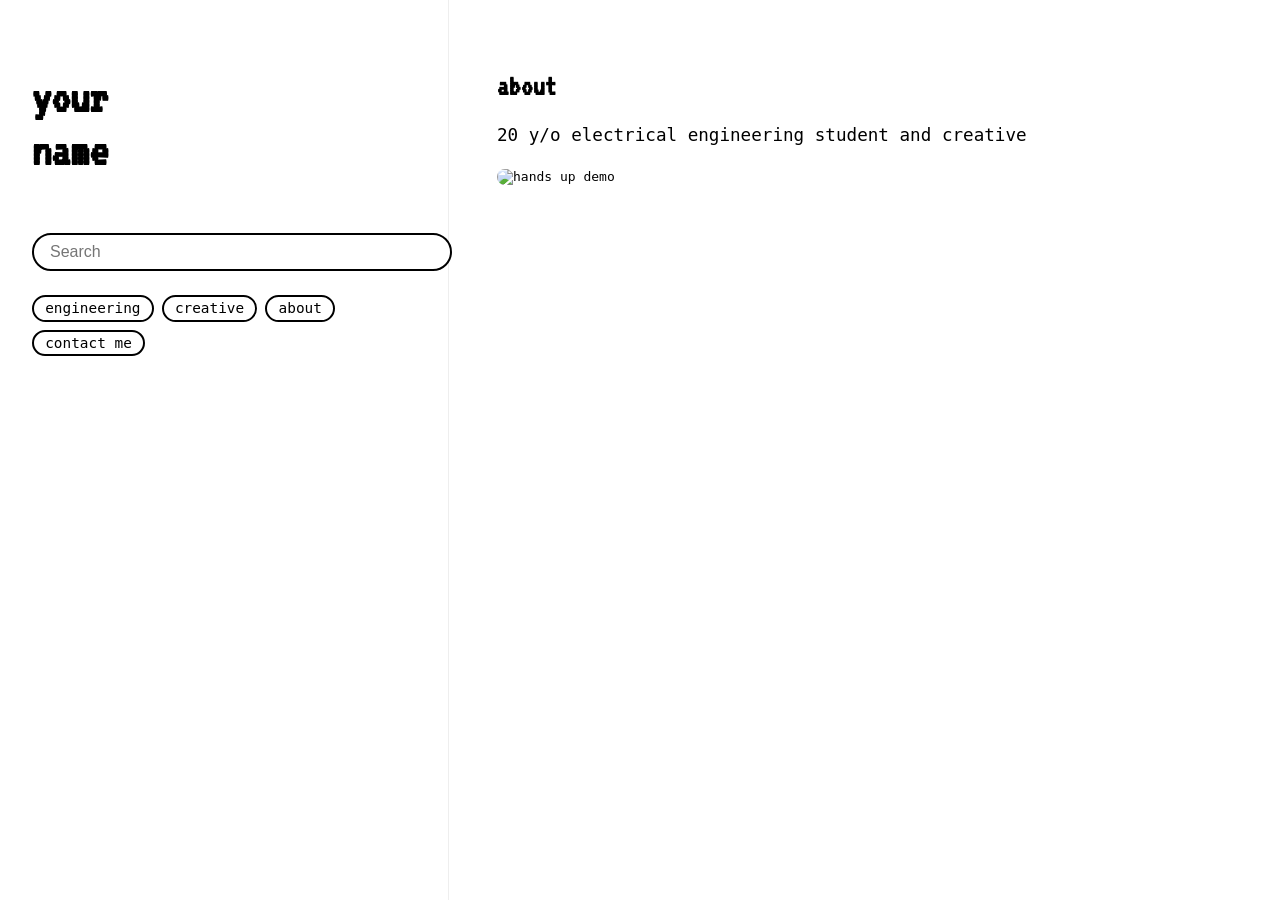
==== index.html @ 41f4f82c "yeah" ====
<!DOCTYPE html>
<html lang="en">
<head>
  <meta charset="UTF-8">
  <meta name="viewport" content="width=device-width, initial-scale=1.0">
  <title>bhavya surapaneni</title>
  <link rel="stylesheet" href="styles.css">
</head>
<body>
  <div class="container">
    <aside class="sidebar">
      <h1 class="logo">your<br>name</h1>
      <input type="text" placeholder="Search" class="search-box">

      <div class="tags">
        <span>engineering</span>
        <span>creative</span>
        <span>about</span>
        <span>contact me</span>
      </div>
    </aside>

    <main class="content">
      <h2 class="section-title">about</h2>
      <p class="bio">20 y/o electrical engineering student and creative</p>
      <img src="example.jpg" alt="hands up demo" class="photo">
    </main>
  </div>
</body>
</html>
---- styles.css ----
@import url('https://fonts.googleapis.com/css2?family=VT323&display=swap');

body {
  font-family: monospace;
  background-color: white;
  color: black;
  margin: 0;
}

.container {
  display: flex;
  flex-direction: row;
  height: 100vh;
}

/* Sidebar */
.sidebar {
  width: 30%;
  padding: 2rem;
  background: white;
  border-right: 1px solid #eee;
}

.logo {
  font-family: 'VT323', monospace;
  font-size: 3rem;
  color: black;
  line-height: 1.1;
}

.search-box {
  width: 100%;
  padding: 0.5rem 1rem;
  border: 2px solid black;
  border-radius: 25px;
  font-size: 1rem;
  margin-top: 1rem;
  outline: none;
}

/* Tags */
.tags {
  display: flex;
  flex-wrap: wrap;
  gap: 0.5rem;
  margin-top: 1.5rem;
}

.tags span {
  border: 2px solid black;
  border-radius: 20px;
  padding: 0.2rem 0.7rem;
  color: black;
  font-family: monospace;
  font-size: 0.9rem;
}

/* Main content */
.content {
  flex: 1;
  padding: 3rem;
}

.section-title {
  color: black;
  font-family: 'VT323', monospace;
  font-size: 1.8rem;
}

.bio {
  font-size: 1.1rem;
  margin-bottom: 1.5rem;
}

.photo {
  width: 100%;
  max-width: 500px;
  border-radius: 8px;
}
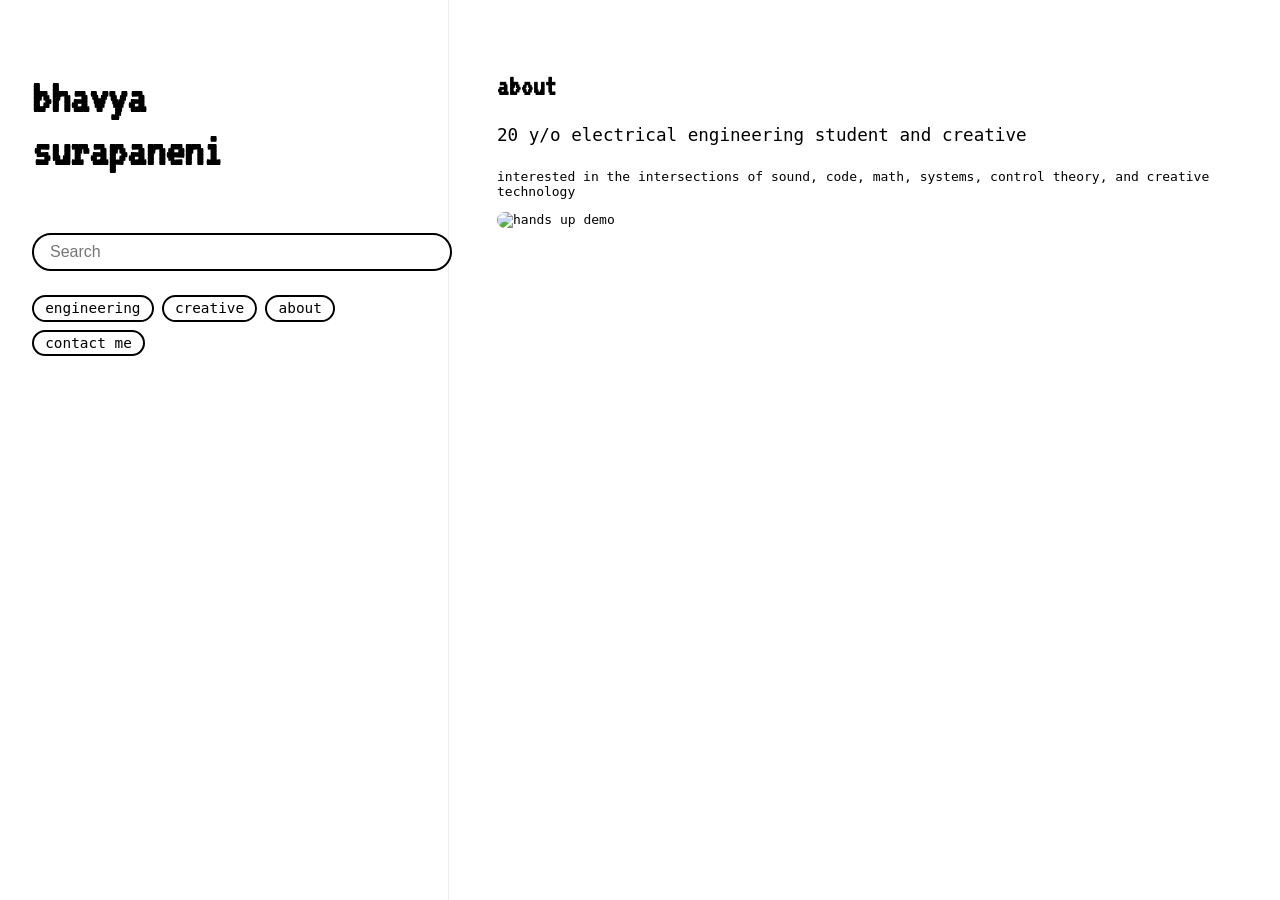
==== commit 1f9cd9bf: "yeah" ====
--- a/index.html
+++ b/index.html
@@ -9,7 +9,7 @@
 <body>
   <div class="container">
     <aside class="sidebar">
-      <h1 class="logo">your<br>name</h1>
+      <h1 class="logo">bhavya<br>surapaneni</h1>
       <input type="text" placeholder="Search" class="search-box">
 
       <div class="tags">
@@ -23,6 +23,7 @@
     <main class="content">
       <h2 class="section-title">about</h2>
       <p class="bio">20 y/o electrical engineering student and creative</p>
+      <p class="subtitle">interested in the intersections of sound, code, math, systems, control theory, and creative technology</p>
       <img src="example.jpg" alt="hands up demo" class="photo">
     </main>
   </div>
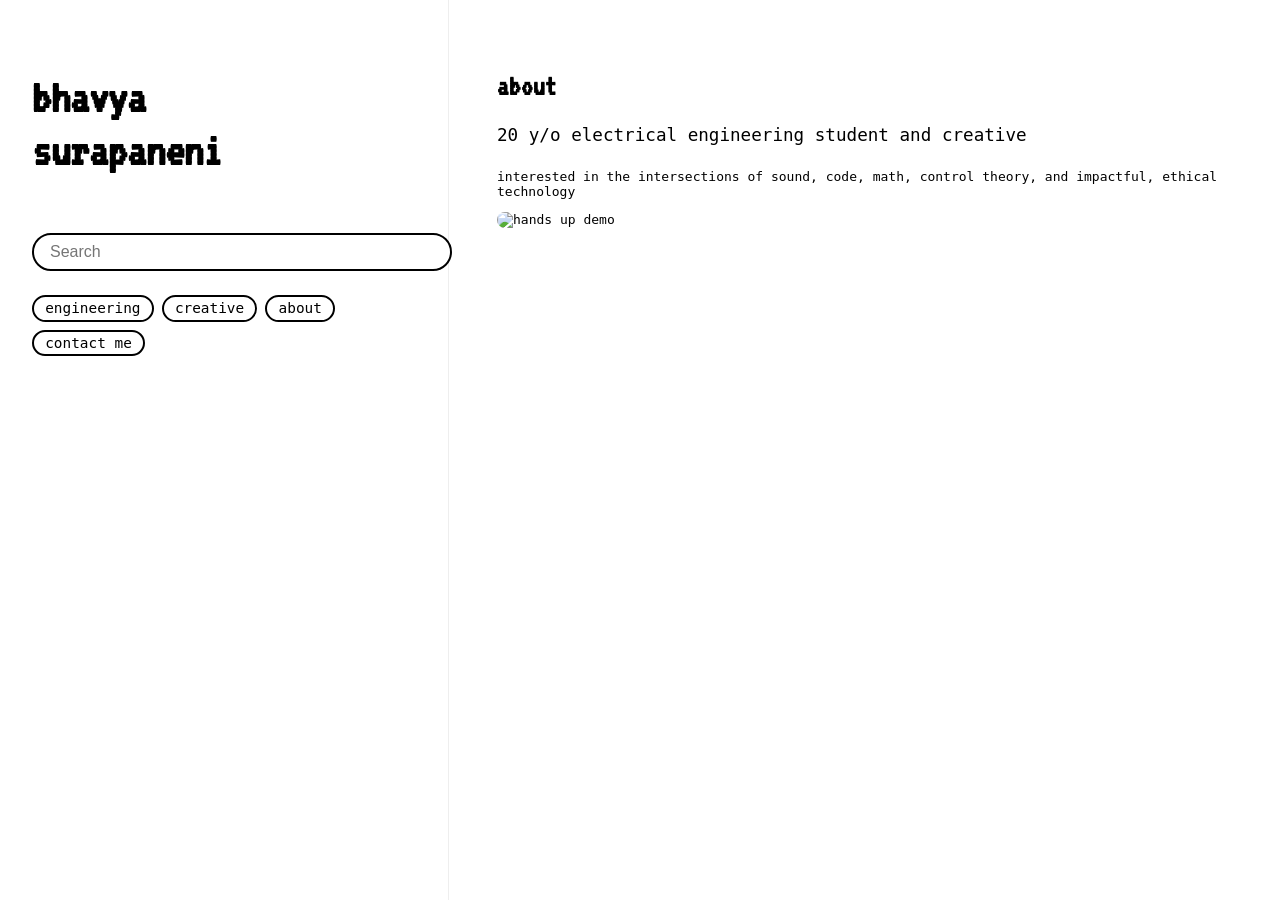
==== commit d149965e: "coolio!" ====
--- a/index.html
+++ b/index.html
@@ -23,7 +23,7 @@
     <main class="content">
       <h2 class="section-title">about</h2>
       <p class="bio">20 y/o electrical engineering student and creative</p>
-      <p class="subtitle">interested in the intersections of sound, code, math, systems, control theory, and creative technology</p>
+      <p class="subtitle">interested in the intersections of sound, code, math, control theory, and impactful, ethical technology</p>
       <img src="example.jpg" alt="hands up demo" class="photo">
     </main>
   </div>
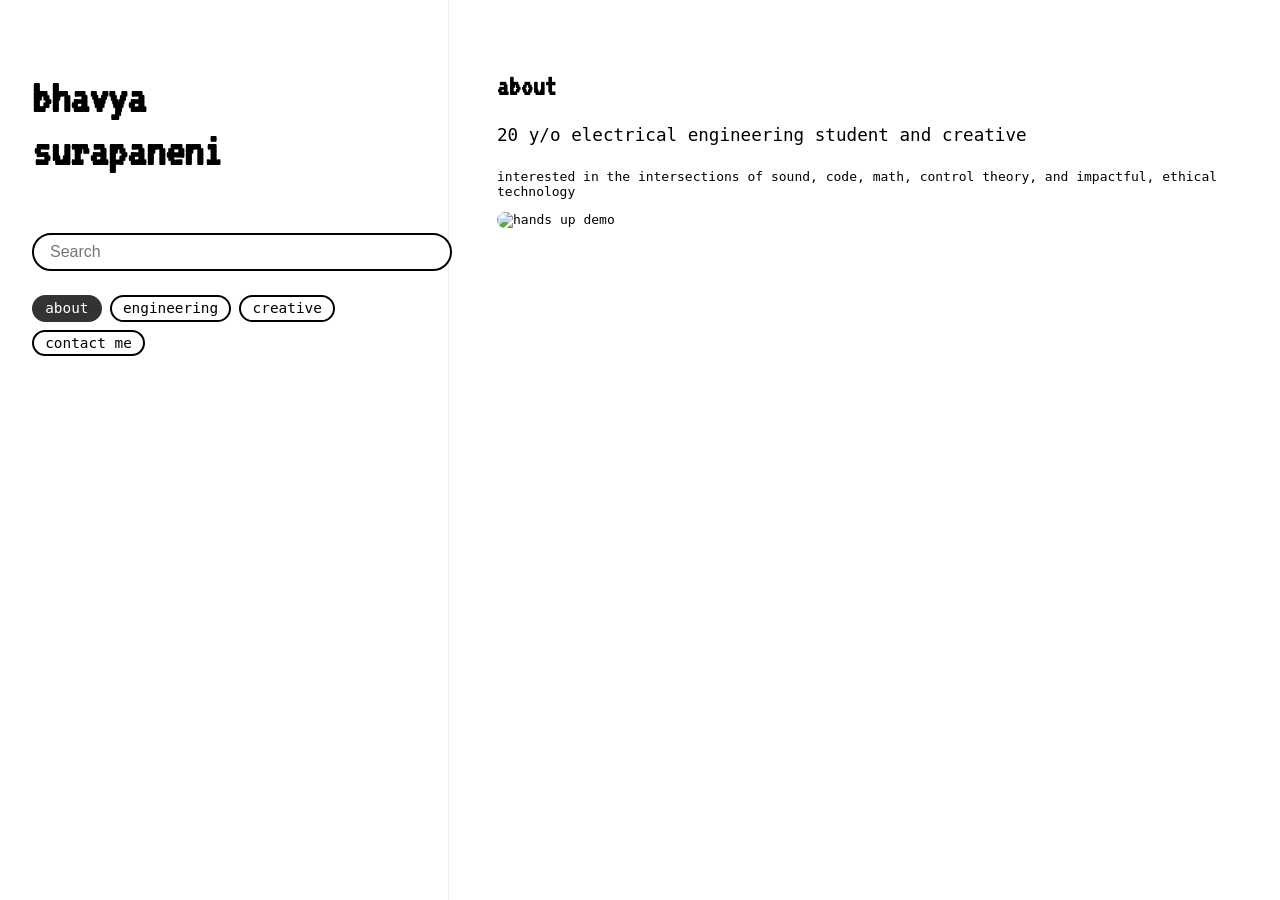
==== commit c59d8a39: "miuch" ====
--- a/index.html
+++ b/index.html
@@ -13,10 +13,10 @@
       <input type="text" placeholder="Search" class="search-box">
 
       <div class="tags">
-        <span>engineering</span>
-        <span>creative</span>
-        <span>about</span>
-        <span>contact me</span>
+        <a href="index.html" class="active">about</a>
+        <a href="engineering.html">engineering</a>
+        <a href="creative.html">creative</a>
+        <a href="contact-me.html">contact me</a>
       </div>
     </aside>
 
--- a/styles.css
+++ b/styles.css
@@ -38,6 +38,7 @@
   outline: none;
 }
 
+
 /* Tags */
 .tags {
   display: flex;
@@ -46,14 +47,36 @@
   margin-top: 1.5rem;
 }
 
-.tags span {
+.tags a {
   border: 2px solid black;
   border-radius: 20px;
   padding: 0.2rem 0.7rem;
   color: black;
   font-family: monospace;
   font-size: 0.9rem;
+  text-decoration: none;
+  transition: all 0.2s ease;
 }
+
+/* Hover effect */
+.tags a:hover {
+  background-color: black;
+  color: white;
+}
+
+/* Active page */
+.tags a.active {
+  background-color: #333; /* darker than hover */
+  color: white;
+  border-color: #333;
+}
+
+/* Optional: prevent hover from overriding active */
+.tags a.active:hover {
+  background-color: #333;
+  color: white;
+}
+
 
 /* Main content */
 .content {
@@ -77,3 +100,4 @@
   max-width: 500px;
   border-radius: 8px;
 }
+
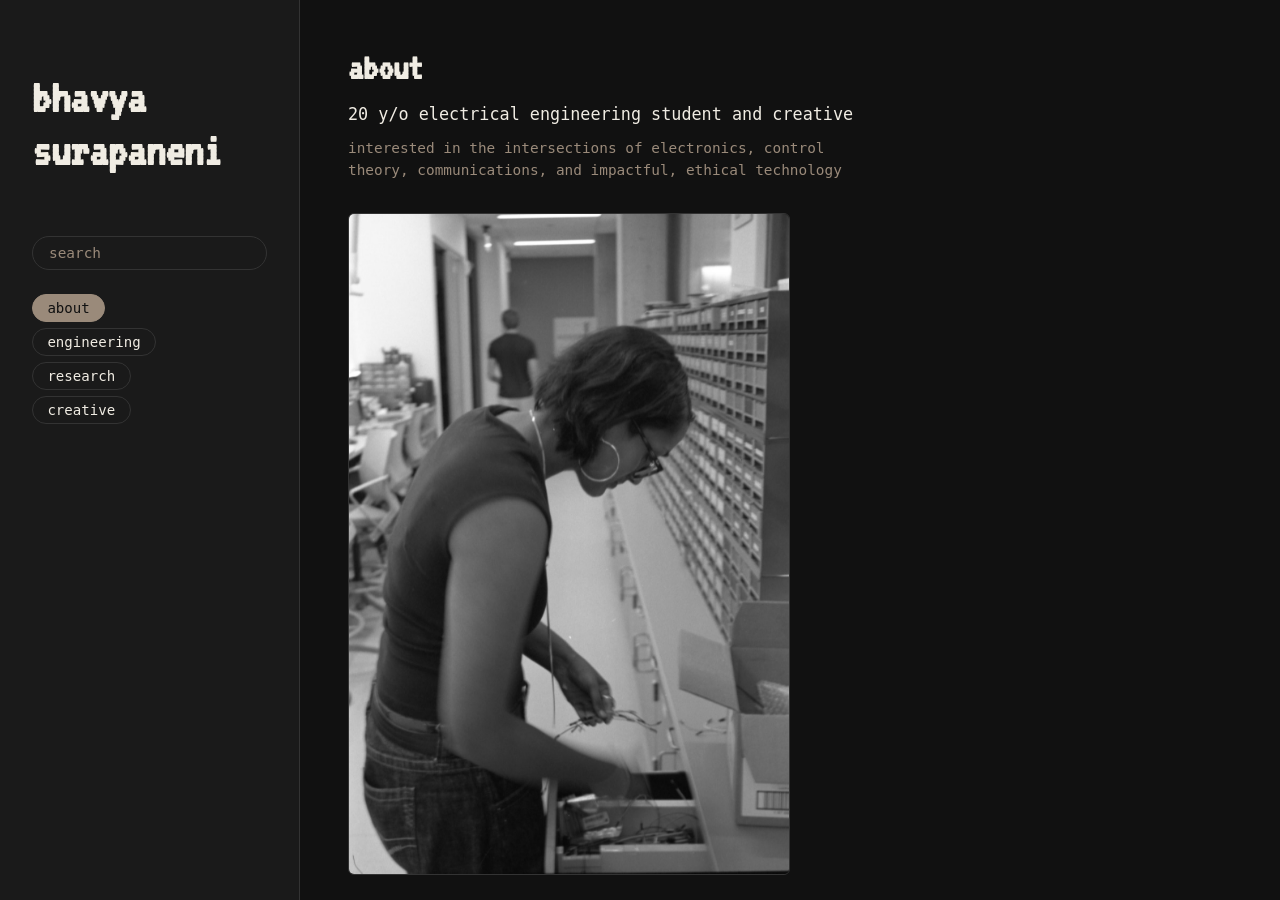
==== commit 1feb19be: "fixed accent color" ====
--- a/index.html
+++ b/index.html
@@ -10,21 +10,33 @@
   <div class="container">
     <aside class="sidebar">
       <h1 class="logo">bhavya<br>surapaneni</h1>
-      <input type="text" placeholder="Search" class="search-box">
-
+      <input type="text" placeholder="search" class="search-box">
       <div class="tags">
         <a href="index.html" class="active">about</a>
-        <a href="engineering.html">engineering</a>
+        <a href="engineering_projects.html">engineering</a>
+        <a href="research.html">research</a>
         <a href="creative.html">creative</a>
-        <a href="contact-me.html">contact me</a>
       </div>
     </aside>
 
     <main class="content">
       <h2 class="section-title">about</h2>
       <p class="bio">20 y/o electrical engineering student and creative</p>
-      <p class="subtitle">interested in the intersections of sound, code, math, control theory, and impactful, ethical technology</p>
-      <img src="example.jpg" alt="hands up demo" class="photo">
+      <p class="subtitle">interested in the intersections of electronics, control theory, communications, and impactful, ethical technology</p>
+
+      <img src="lab.png" class="photo">
+
+      <div class="social-links">
+        <a href="mailto:bhavyasurapan@gmail.com" title="email">
+          <svg viewBox="0 0 24 24" xmlns="http://www.w3.org/2000/svg"><path d="M20 4H4c-1.1 0-2 .9-2 2v12c0 1.1.9 2 2 2h16c1.1 0 2-.9 2-2V6c0-1.1-.9-2-2-2zm0 4l-8 5-8-5V6l8 5 8-5v2z"/></svg>
+        </a>
+        <a href="https://github.com/bhavyasur" target="_blank" title="github">
+          <svg viewBox="0 0 24 24" xmlns="http://www.w3.org/2000/svg"><path d="M12 0C5.374 0 0 5.373 0 12c0 5.302 3.438 9.8 8.207 11.387.599.111.793-.261.793-.577v-2.234c-3.338.726-4.033-1.416-4.033-1.416-.546-1.387-1.333-1.756-1.333-1.756-1.089-.745.083-.729.083-.729 1.205.084 1.839 1.237 1.839 1.237 1.07 1.834 2.807 1.304 3.492.997.107-.775.418-1.305.762-1.604-2.665-.305-5.467-1.334-5.467-5.931 0-1.311.469-2.381 1.236-3.221-.124-.303-.535-1.524.117-3.176 0 0 1.008-.322 3.301 1.23A11.509 11.509 0 0112 5.803c1.02.005 2.047.138 3.006.404 2.291-1.552 3.297-1.23 3.297-1.23.653 1.653.242 2.874.118 3.176.77.84 1.235 1.911 1.235 3.221 0 4.609-2.807 5.624-5.479 5.921.43.372.823 1.102.823 2.222v3.293c0 .319.192.694.801.576C20.566 21.797 24 17.3 24 12c0-6.627-5.373-12-12-12z"/></svg>
+        </a>
+        <a href="https://linkedin.com/in/bhavyasurapaneni" target="_blank" title="linkedin">
+          <svg viewBox="0 0 24 24" xmlns="http://www.w3.org/2000/svg"><path d="M20.447 20.452h-3.554v-5.569c0-1.328-.027-3.037-1.852-3.037-1.853 0-2.136 1.445-2.136 2.939v5.667H9.351V9h3.414v1.561h.046c.477-.9 1.637-1.85 3.37-1.85 3.601 0 4.267 2.37 4.267 5.455v6.286zM5.337 7.433a2.062 2.062 0 01-2.063-2.065 2.064 2.064 0 112.063 2.065zm1.782 13.019H3.555V9h3.564v11.452zM22.225 0H1.771C.792 0 0 .774 0 1.729v20.542C0 23.227.792 24 1.771 24h20.451C23.2 24 24 23.227 24 22.271V1.729C24 .774 23.2 0 22.222 0h.003z"/></svg>
+        </a>
+      </div>
     </main>
   </div>
 </body>
--- a/styles.css
+++ b/styles.css
@@ -1,10 +1,22 @@
 @import url('https://fonts.googleapis.com/css2?family=VT323&display=swap');
 
+:root {
+  --bg: #111;
+  --bg-sidebar: #1a1a1a;
+  --text: #f0ece3;
+  --text-muted: #9a8a7a;
+  --border: #333;
+  --accent: #9a8a7a;
+  --card-bg: #161616;
+}
+
 body {
   font-family: monospace;
-  background-color: white;
-  color: black;
+  background-color: var(--bg);
+  color: var(--text);
   margin: 0;
+  height: 100vh;
+  overflow: hidden;
 }
 
 .container {
@@ -15,89 +27,261 @@
 
 /* Sidebar */
 .sidebar {
-  width: 30%;
+  width: 300px;
+  min-width: 280px;
   padding: 2rem;
-  background: white;
-  border-right: 1px solid #eee;
+  background: var(--bg-sidebar);
+  border-right: 1px solid var(--border);
+  height: 100vh;
+  box-sizing: border-box;
+  overflow-y: auto;
+  flex-shrink: 0;
 }
 
 .logo {
   font-family: 'VT323', monospace;
   font-size: 3rem;
-  color: black;
+  color: var(--text);
   line-height: 1.1;
 }
 
 .search-box {
   width: 100%;
   padding: 0.5rem 1rem;
-  border: 2px solid black;
+  border: 1.5px solid var(--border);
   border-radius: 25px;
-  font-size: 1rem;
-  margin-top: 1rem;
+  font-size: 0.9rem;
+  margin-top: 1.2rem;
   outline: none;
-}
-
-
-/* Tags */
+  background: transparent;
+  color: var(--text);
+  box-sizing: border-box;
+  font-family: monospace;
+}
+
+.search-box::placeholder {
+  color: var(--text-muted);
+}
+
+.search-box:focus {
+  border-color: var(--accent);
+}
+
+/* Tags / Nav */
 .tags {
   display: flex;
-  flex-wrap: wrap;
-  gap: 0.5rem;
+  flex-direction: column;
+  gap: 0.4rem;
   margin-top: 1.5rem;
 }
 
 .tags a {
-  border: 2px solid black;
+  border: 1.5px solid var(--border);
   border-radius: 20px;
-  padding: 0.2rem 0.7rem;
-  color: black;
-  font-family: monospace;
-  font-size: 0.9rem;
+  padding: 0.3rem 0.9rem;
+  color: var(--text);
+  font-family: monospace;
+  font-size: 0.88rem;
   text-decoration: none;
-  transition: all 0.2s ease;
-}
-
-/* Hover effect */
+  transition: all 0.18s ease;
+  display: inline-block;
+  width: fit-content;
+}
+
 .tags a:hover {
-  background-color: black;
-  color: white;
-}
-
-/* Active page */
+  border-color: var(--accent);
+  color: var(--accent);
+}
+
 .tags a.active {
-  background-color: #333; /* darker than hover */
-  color: white;
-  border-color: #333;
-}
-
-/* Optional: prevent hover from overriding active */
+  background-color: var(--accent);
+  border-color: var(--accent);
+  color: #111;
+}
+
 .tags a.active:hover {
-  background-color: #333;
-  color: white;
-}
-
+  background-color: var(--accent);
+  border-color: var(--accent);
+  color: #111;
+}
 
 /* Main content */
 .content {
   flex: 1;
   padding: 3rem;
+  overflow-y: auto;
+  height: 100vh;
+  box-sizing: border-box;
 }
 
 .section-title {
-  color: black;
-  font-family: 'VT323', monospace;
-  font-size: 1.8rem;
+  color: var(--text);
+  font-family: 'VT323', monospace;
+  font-size: 2.4rem;
+  margin: 0 0 0.4rem;
 }
 
 .bio {
+  font-size: 1.05rem;
+  margin-bottom: 0.6rem;
+}
+
+.subtitle {
+  font-size: 0.9rem;
+  color: var(--text-muted);
+  margin-bottom: 2rem;
+  max-width: 520px;
+  line-height: 1.5;
+}
+
+.photo {
+  width: 100%;
+  max-width: 440px;
+  border-radius: 6px;
+  border: 1.5px solid var(--border);
+  display: block;
+}
+
+/* Project grid */
+.projects-grid {
+  display: grid;
+  grid-template-columns: repeat(auto-fill, minmax(260px, 1fr));
+  gap: 1.25rem;
+  margin-top: 1.5rem;
+}
+
+.project-card {
+  background: var(--card-bg);
+  border: 1.5px solid var(--border);
+  border-radius: 8px;
+  overflow: hidden;
+  transition: border-color 0.2s ease, transform 0.2s ease;
+  display: flex;
+  flex-direction: column;
+}
+
+.project-card:hover {
+  border-color: var(--accent);
+  transform: translateY(-3px);
+}
+
+.project-card img {
+  width: 100%;
+  height: 175px;
+  object-fit: cover;
+  display: block;
+}
+
+.project-card-placeholder {
+  width: 100%;
+  height: 175px;
+  background: var(--bg-sidebar);
+  display: flex;
+  align-items: center;
+  justify-content: center;
+  font-family: 'VT323', monospace;
   font-size: 1.1rem;
-  margin-bottom: 1.5rem;
-}
-
-.photo {
-  width: 100%;
-  max-width: 500px;
-  border-radius: 8px;
-}
-
+  color: var(--text-muted);
+  letter-spacing: 0.12em;
+}
+
+.project-card-body {
+  padding: 1.1rem 1.2rem 1.3rem;
+  flex: 1;
+  display: flex;
+  flex-direction: column;
+}
+
+.project-card-title {
+  font-family: 'VT323', monospace;
+  font-size: 1.45rem;
+  color: var(--text);
+  margin: 0 0 0.45rem;
+}
+
+.project-card-desc {
+  font-size: 0.84rem;
+  color: var(--text);
+  line-height: 1.55;
+  flex: 1;
+  margin: 0 0 0.9rem;
+}
+
+.project-card-tags {
+  display: flex;
+  flex-wrap: wrap;
+  gap: 0.3rem;
+  margin-bottom: 0.9rem;
+}
+
+.project-card-tags span {
+  font-size: 0.72rem;
+  padding: 0.12rem 0.5rem;
+  border: 1px solid var(--accent);
+  border-radius: 12px;
+  color: var(--accent);
+  font-family: monospace;
+}
+
+.project-card-links {
+  display: flex;
+  gap: 1rem;
+  margin-top: auto;
+}
+
+.project-card-links a {
+  font-size: 0.8rem;
+  color: var(--accent);
+  text-decoration: none;
+  border-bottom: 1px solid transparent;
+  transition: border-color 0.18s;
+  font-family: monospace;
+}
+
+.project-card-links a:hover {
+  border-color: var(--accent);
+}
+
+/* Social icons */
+.social-links {
+  display: flex;
+  gap: 1.1rem;
+  margin-top: 2rem;
+  align-items: center;
+}
+
+.social-links a {
+  color: var(--text-muted);
+  transition: color 0.18s;
+  display: flex;
+  align-items: center;
+}
+
+.social-links a:hover {
+  color: var(--accent);
+}
+
+.social-links svg {
+  width: 20px;
+  height: 20px;
+  fill: currentColor;
+}
+
+/* Contact */
+.contact-links {
+  margin-top: 0.5rem;
+}
+
+.contact-links p {
+  margin-bottom: 0.8rem;
+  font-size: 0.95rem;
+}
+
+.contact-links a {
+  color: var(--accent);
+  text-decoration: none;
+}
+
+.contact-links a:hover {
+  text-decoration: underline;
+}
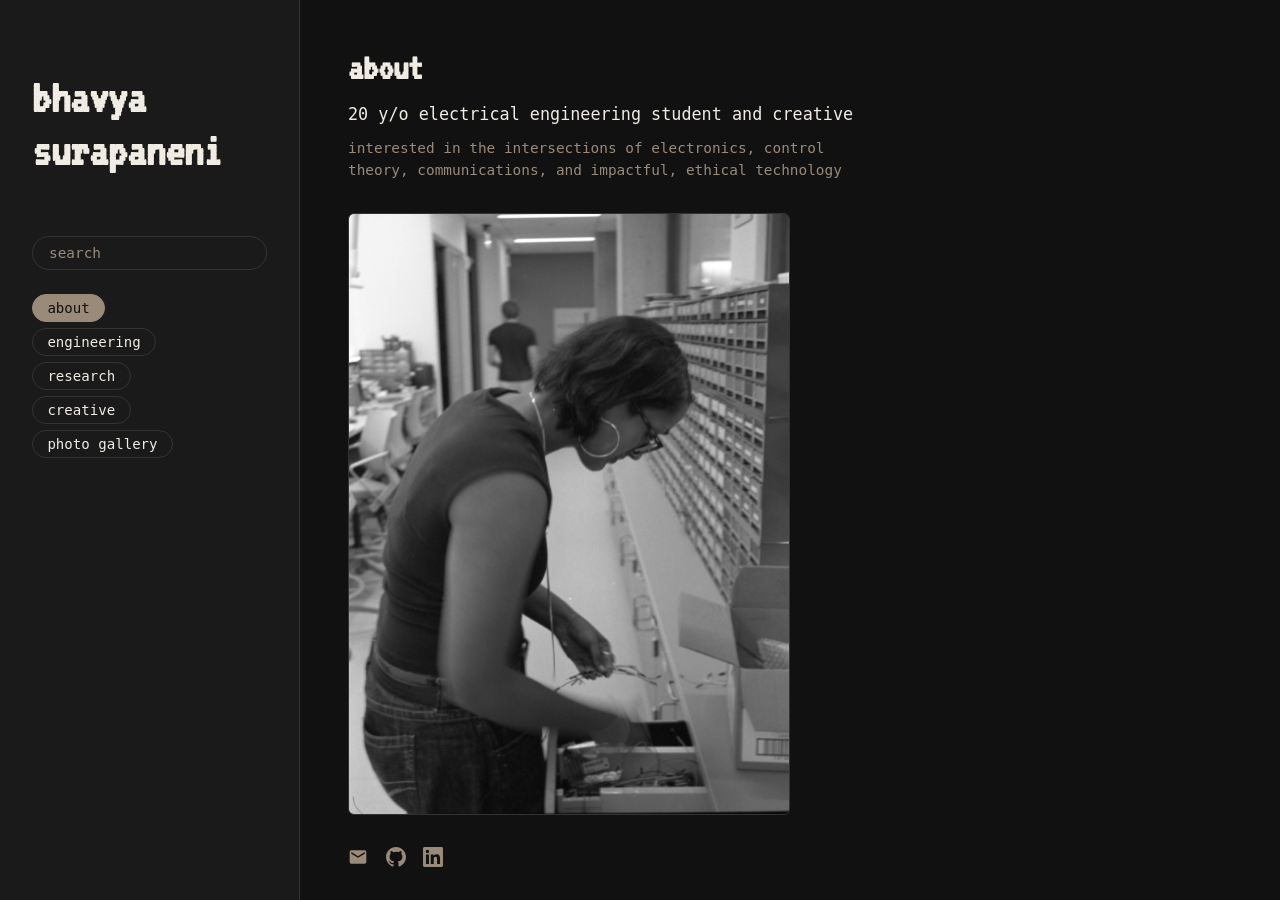
==== commit 348455dd: "new photos" ====
--- a/index.html
+++ b/index.html
@@ -16,6 +16,7 @@
         <a href="engineering_projects.html">engineering</a>
         <a href="research.html">research</a>
         <a href="creative.html">creative</a>
+        <a href="photo_gallery.html">photo gallery</a>
       </div>
     </aside>
 
@@ -24,7 +25,7 @@
       <p class="bio">20 y/o electrical engineering student and creative</p>
       <p class="subtitle">interested in the intersections of electronics, control theory, communications, and impactful, ethical technology</p>
 
-      <img src="lab.png" class="photo">
+      <img src="images/lab.png" class="photo" width="400" height="600">
 
       <div class="social-links">
         <a href="mailto:bhavyasurapan@gmail.com" title="email">
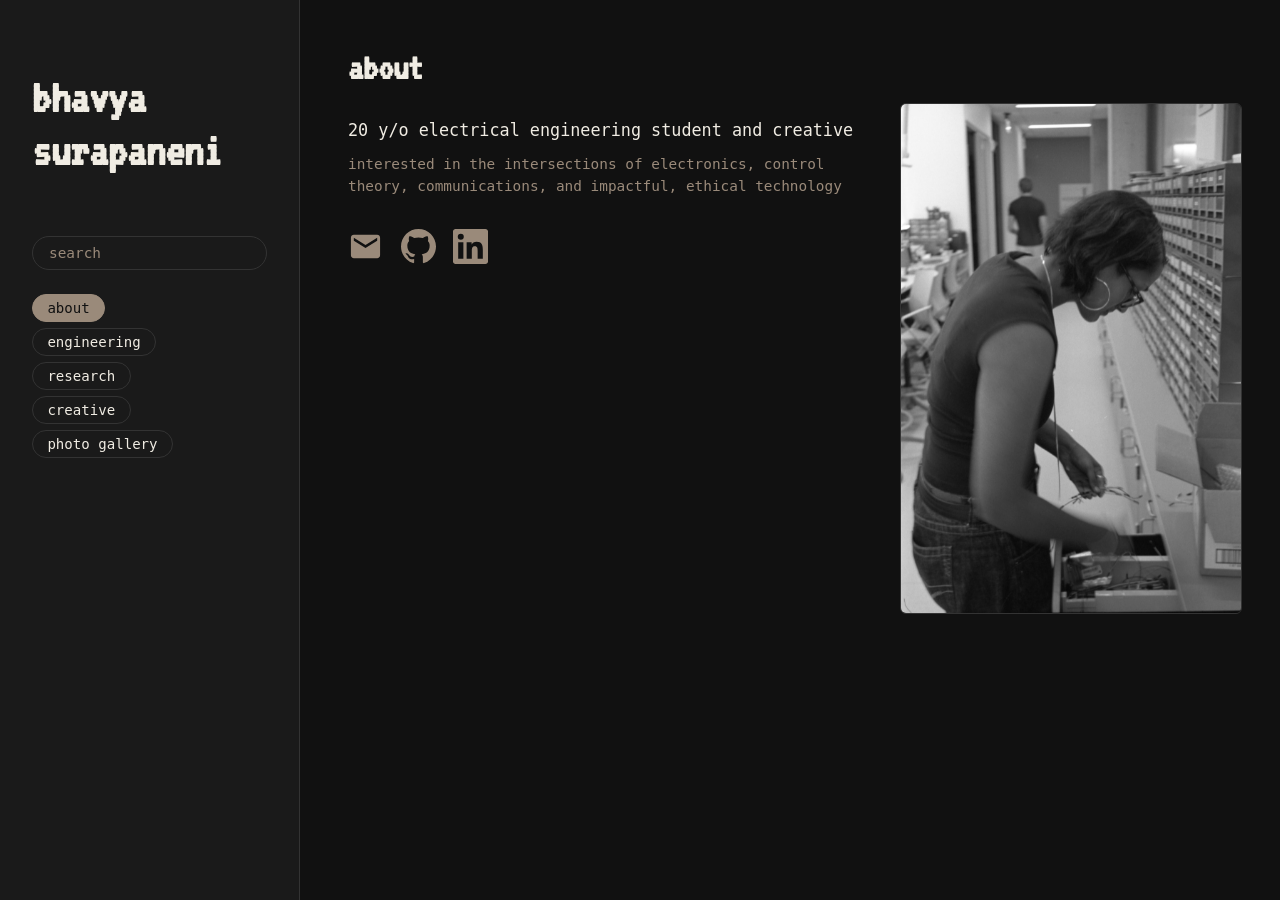
==== commit d5c6130a: "fixed page issues" ====
--- a/index.html
+++ b/index.html
@@ -5,6 +5,26 @@
   <meta name="viewport" content="width=device-width, initial-scale=1.0">
   <title>bhavya surapaneni</title>
   <link rel="stylesheet" href="styles.css">
+  <style>
+    .about-layout {
+      display: flex;
+      gap: 2rem;
+      align-items: flex-start;
+      margin-top: 1rem;
+      max-width: 700px;
+    }
+
+    .about-text {
+      flex: 0 0 auto;
+    }
+
+    .about-layout .photo {
+      width: 340px;
+      min-width: 340px;
+      border-radius: 6px;
+      border: 1.5px solid var(--border);
+    }
+  </style>
 </head>
 <body>
   <div class="container">
@@ -22,23 +42,28 @@
 
     <main class="content">
       <h2 class="section-title">about</h2>
-      <p class="bio">20 y/o electrical engineering student and creative</p>
-      <p class="subtitle">interested in the intersections of electronics, control theory, communications, and impactful, ethical technology</p>
 
-      <img src="images/lab.png" class="photo" width="400" height="600">
+      <div class="about-layout">
+        <div class="about-text">
+          <p class="bio">20 y/o electrical engineering student and creative</p>
+          <p class="subtitle">interested in the intersections of electronics, control theory, communications, and impactful, ethical technology</p>
 
-      <div class="social-links">
-        <a href="mailto:bhavyasurapan@gmail.com" title="email">
-          <svg viewBox="0 0 24 24" xmlns="http://www.w3.org/2000/svg"><path d="M20 4H4c-1.1 0-2 .9-2 2v12c0 1.1.9 2 2 2h16c1.1 0 2-.9 2-2V6c0-1.1-.9-2-2-2zm0 4l-8 5-8-5V6l8 5 8-5v2z"/></svg>
-        </a>
-        <a href="https://github.com/bhavyasur" target="_blank" title="github">
-          <svg viewBox="0 0 24 24" xmlns="http://www.w3.org/2000/svg"><path d="M12 0C5.374 0 0 5.373 0 12c0 5.302 3.438 9.8 8.207 11.387.599.111.793-.261.793-.577v-2.234c-3.338.726-4.033-1.416-4.033-1.416-.546-1.387-1.333-1.756-1.333-1.756-1.089-.745.083-.729.083-.729 1.205.084 1.839 1.237 1.839 1.237 1.07 1.834 2.807 1.304 3.492.997.107-.775.418-1.305.762-1.604-2.665-.305-5.467-1.334-5.467-5.931 0-1.311.469-2.381 1.236-3.221-.124-.303-.535-1.524.117-3.176 0 0 1.008-.322 3.301 1.23A11.509 11.509 0 0112 5.803c1.02.005 2.047.138 3.006.404 2.291-1.552 3.297-1.23 3.297-1.23.653 1.653.242 2.874.118 3.176.77.84 1.235 1.911 1.235 3.221 0 4.609-2.807 5.624-5.479 5.921.43.372.823 1.102.823 2.222v3.293c0 .319.192.694.801.576C20.566 21.797 24 17.3 24 12c0-6.627-5.373-12-12-12z"/></svg>
-        </a>
-        <a href="https://linkedin.com/in/bhavyasurapaneni" target="_blank" title="linkedin">
-          <svg viewBox="0 0 24 24" xmlns="http://www.w3.org/2000/svg"><path d="M20.447 20.452h-3.554v-5.569c0-1.328-.027-3.037-1.852-3.037-1.853 0-2.136 1.445-2.136 2.939v5.667H9.351V9h3.414v1.561h.046c.477-.9 1.637-1.85 3.37-1.85 3.601 0 4.267 2.37 4.267 5.455v6.286zM5.337 7.433a2.062 2.062 0 01-2.063-2.065 2.064 2.064 0 112.063 2.065zm1.782 13.019H3.555V9h3.564v11.452zM22.225 0H1.771C.792 0 0 .774 0 1.729v20.542C0 23.227.792 24 1.771 24h20.451C23.2 24 24 23.227 24 22.271V1.729C24 .774 23.2 0 22.222 0h.003z"/></svg>
-        </a>
+          <div class="social-links">
+            <a href="mailto:bhavyasurapan@gmail.com" title="email">
+              <svg viewBox="0 0 24 24" xmlns="http://www.w3.org/2000/svg"><path d="M20 4H4c-1.1 0-2 .9-2 2v12c0 1.1.9 2 2 2h16c1.1 0 2-.9 2-2V6c0-1.1-.9-2-2-2zm0 4l-8 5-8-5V6l8 5 8-5v2z"/></svg>
+            </a>
+            <a href="https://github.com/bhavyasur" target="_blank" title="github">
+              <svg viewBox="0 0 24 24" xmlns="http://www.w3.org/2000/svg"><path d="M12 0C5.374 0 0 5.373 0 12c0 5.302 3.438 9.8 8.207 11.387.599.111.793-.261.793-.577v-2.234c-3.338.726-4.033-1.416-4.033-1.416-.546-1.387-1.333-1.756-1.333-1.756-1.089-.745.083-.729.083-.729 1.205.084 1.839 1.237 1.839 1.237 1.07 1.834 2.807 1.304 3.492.997.107-.775.418-1.305.762-1.604-2.665-.305-5.467-1.334-5.467-5.931 0-1.311.469-2.381 1.236-3.221-.124-.303-.535-1.524.117-3.176 0 0 1.008-.322 3.301 1.23A11.509 11.509 0 0112 5.803c1.02.005 2.047.138 3.006.404 2.291-1.552 3.297-1.23 3.297-1.23.653 1.653.242 2.874.118 3.176.77.84 1.235 1.911 1.235 3.221 0 4.609-2.807 5.624-5.479 5.921.43.372.823 1.102.823 2.222v3.293c0 .319.192.694.801.576C20.566 21.797 24 17.3 24 12c0-6.627-5.373-12-12-12z"/></svg>
+            </a>
+            <a href="https://linkedin.com/in/bhavyasurapaneni" target="_blank" title="linkedin">
+              <svg viewBox="0 0 24 24" xmlns="http://www.w3.org/2000/svg"><path d="M20.447 20.452h-3.554v-5.569c0-1.328-.027-3.037-1.852-3.037-1.853 0-2.136 1.445-2.136 2.939v5.667H9.351V9h3.414v1.561h.046c.477-.9 1.637-1.85 3.37-1.85 3.601 0 4.267 2.37 4.267 5.455v6.286zM5.337 7.433a2.062 2.062 0 01-2.063-2.065 2.064 2.064 0 112.063 2.065zm1.782 13.019H3.555V9h3.564v11.452zM22.225 0H1.771C.792 0 0 .774 0 1.729v20.542C0 23.227.792 24 1.771 24h20.451C23.2 24 24 23.227 24 22.271V1.729C24 .774 23.2 0 22.222 0h.003z"/></svg>
+            </a>
+          </div>
+        </div>
+
+        <img src="images/lab.png" class="photo">
       </div>
     </main>
   </div>
 </body>
-</html>
+</html>
--- a/styles.css
+++ b/styles.css
@@ -262,8 +262,8 @@
 }
 
 .social-links svg {
-  width: 20px;
-  height: 20px;
+  width: 35px;
+  height: 35px;
   fill: currentColor;
 }
 
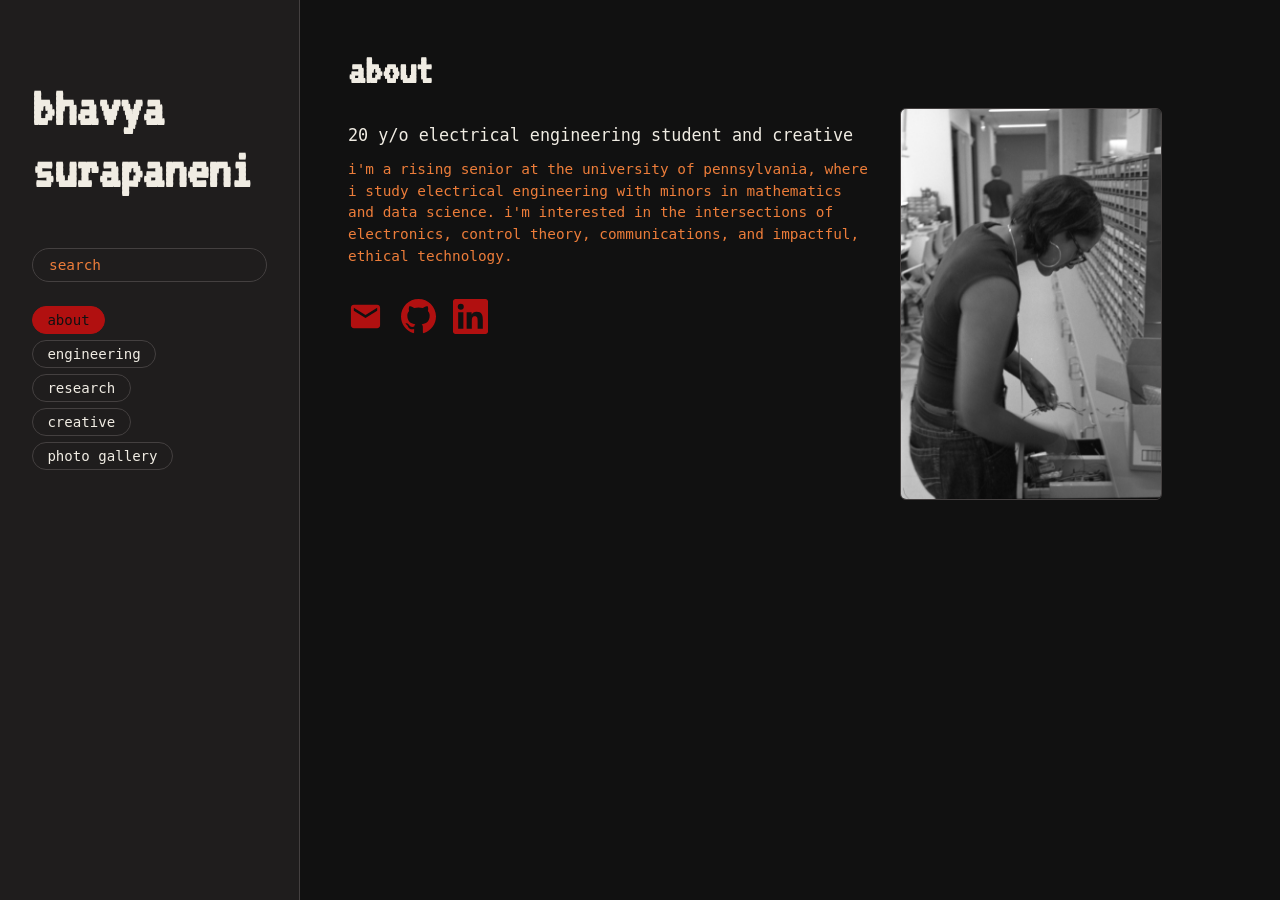
==== commit 641221dd: "many many changes, started adding projects" ====
--- a/index.html
+++ b/index.html
@@ -19,8 +19,8 @@
     }
 
     .about-layout .photo {
-      width: 340px;
-      min-width: 340px;
+      width: 260;
+      min-width: 260px;
       border-radius: 6px;
       border: 1.5px solid var(--border);
     }
@@ -46,10 +46,11 @@
       <div class="about-layout">
         <div class="about-text">
           <p class="bio">20 y/o electrical engineering student and creative</p>
-          <p class="subtitle">interested in the intersections of electronics, control theory, communications, and impactful, ethical technology</p>
+          <p class="subtitle">i'm a rising senior at the university of pennsylvania, where i study electrical engineering with minors in mathematics and data science. i'm 
+            interested in the intersections of electronics, control theory, communications, and impactful, ethical technology.</p>
 
           <div class="social-links">
-            <a href="mailto:bhavyasurapan@gmail.com" title="email">
+            <a href="mailto:bhavyasp@seas.upenn.edu" title="email">
               <svg viewBox="0 0 24 24" xmlns="http://www.w3.org/2000/svg"><path d="M20 4H4c-1.1 0-2 .9-2 2v12c0 1.1.9 2 2 2h16c1.1 0 2-.9 2-2V6c0-1.1-.9-2-2-2zm0 4l-8 5-8-5V6l8 5 8-5v2z"/></svg>
             </a>
             <a href="https://github.com/bhavyasur" target="_blank" title="github">
@@ -65,5 +66,6 @@
       </div>
     </main>
   </div>
+  <script src="search.js"></script>
 </body>
 </html>
--- a/styles.css
+++ b/styles.css
@@ -2,11 +2,11 @@
 
 :root {
   --bg: #111;
-  --bg-sidebar: #1a1a1a;
+  --bg-sidebar: #1f1d1d;
   --text: #f0ece3;
-  --text-muted: #9a8a7a;
-  --border: #333;
-  --accent: #9a8a7a;
+  --text-muted: #ED7D3A;
+  --border: #444040;
+  --accent: #b11010;
   --card-bg: #161616;
 }
 
@@ -40,7 +40,7 @@
 
 .logo {
   font-family: 'VT323', monospace;
-  font-size: 3rem;
+  font-size: 3.5rem;
   color: var(--text);
   line-height: 1.1;
 }
@@ -56,6 +56,69 @@
   background: transparent;
   color: var(--text);
   box-sizing: border-box;
+  font-family: monospace;
+}
+
+/* Search wrapper & results dropdown */
+.search-wrapper {
+  position: relative;
+  margin-top: 1.2rem;
+}
+
+.search-wrapper .search-box {
+  margin-top: 0;
+}
+
+.search-results {
+  display: none;
+  position: absolute;
+  top: calc(100% + 0.4rem);
+  left: 0;
+  right: 0;
+  background: var(--bg-sidebar);
+  border: 1.5px solid var(--border);
+  border-radius: 8px;
+  max-height: 260px;
+  overflow-y: auto;
+  z-index: 100;
+}
+
+.search-results.open {
+  display: block;
+}
+
+.search-result-item {
+  padding: 0.55rem 0.9rem;
+  cursor: pointer;
+  border-bottom: 1px solid var(--border);
+  transition: background 0.15s;
+}
+
+.search-result-item:last-child {
+  border-bottom: none;
+}
+
+.search-result-item:hover {
+  background: var(--bg);
+}
+
+.search-result-title {
+  font-size: 0.85rem;
+  color: var(--text);
+  font-family: monospace;
+}
+
+.search-result-meta {
+  font-size: 0.72rem;
+  color: var(--text-muted);
+  font-family: monospace;
+  margin-top: 0.1rem;
+}
+
+.search-no-results {
+  padding: 0.55rem 0.9rem;
+  font-size: 0.82rem;
+  color: var(--text-muted);
   font-family: monospace;
 }
 
@@ -117,7 +180,7 @@
 .section-title {
   color: var(--text);
   font-family: 'VT323', monospace;
-  font-size: 2.4rem;
+  font-size: 2.7rem;
   margin: 0 0 0.4rem;
 }
 
@@ -136,7 +199,7 @@
 
 .photo {
   width: 100%;
-  max-width: 440px;
+  max-width: 330px;
   border-radius: 6px;
   border: 1.5px solid var(--border);
   display: block;
@@ -194,7 +257,7 @@
 
 .project-card-title {
   font-family: 'VT323', monospace;
-  font-size: 1.45rem;
+  font-size: 1.8rem;
   color: var(--text);
   margin: 0 0 0.45rem;
 }
@@ -251,14 +314,14 @@
 }
 
 .social-links a {
-  color: var(--text-muted);
+  color: var(--accent);
   transition: color 0.18s;
   display: flex;
   align-items: center;
 }
 
 .social-links a:hover {
-  color: var(--accent);
+  color: var(--text-muted);
 }
 
 .social-links svg {
